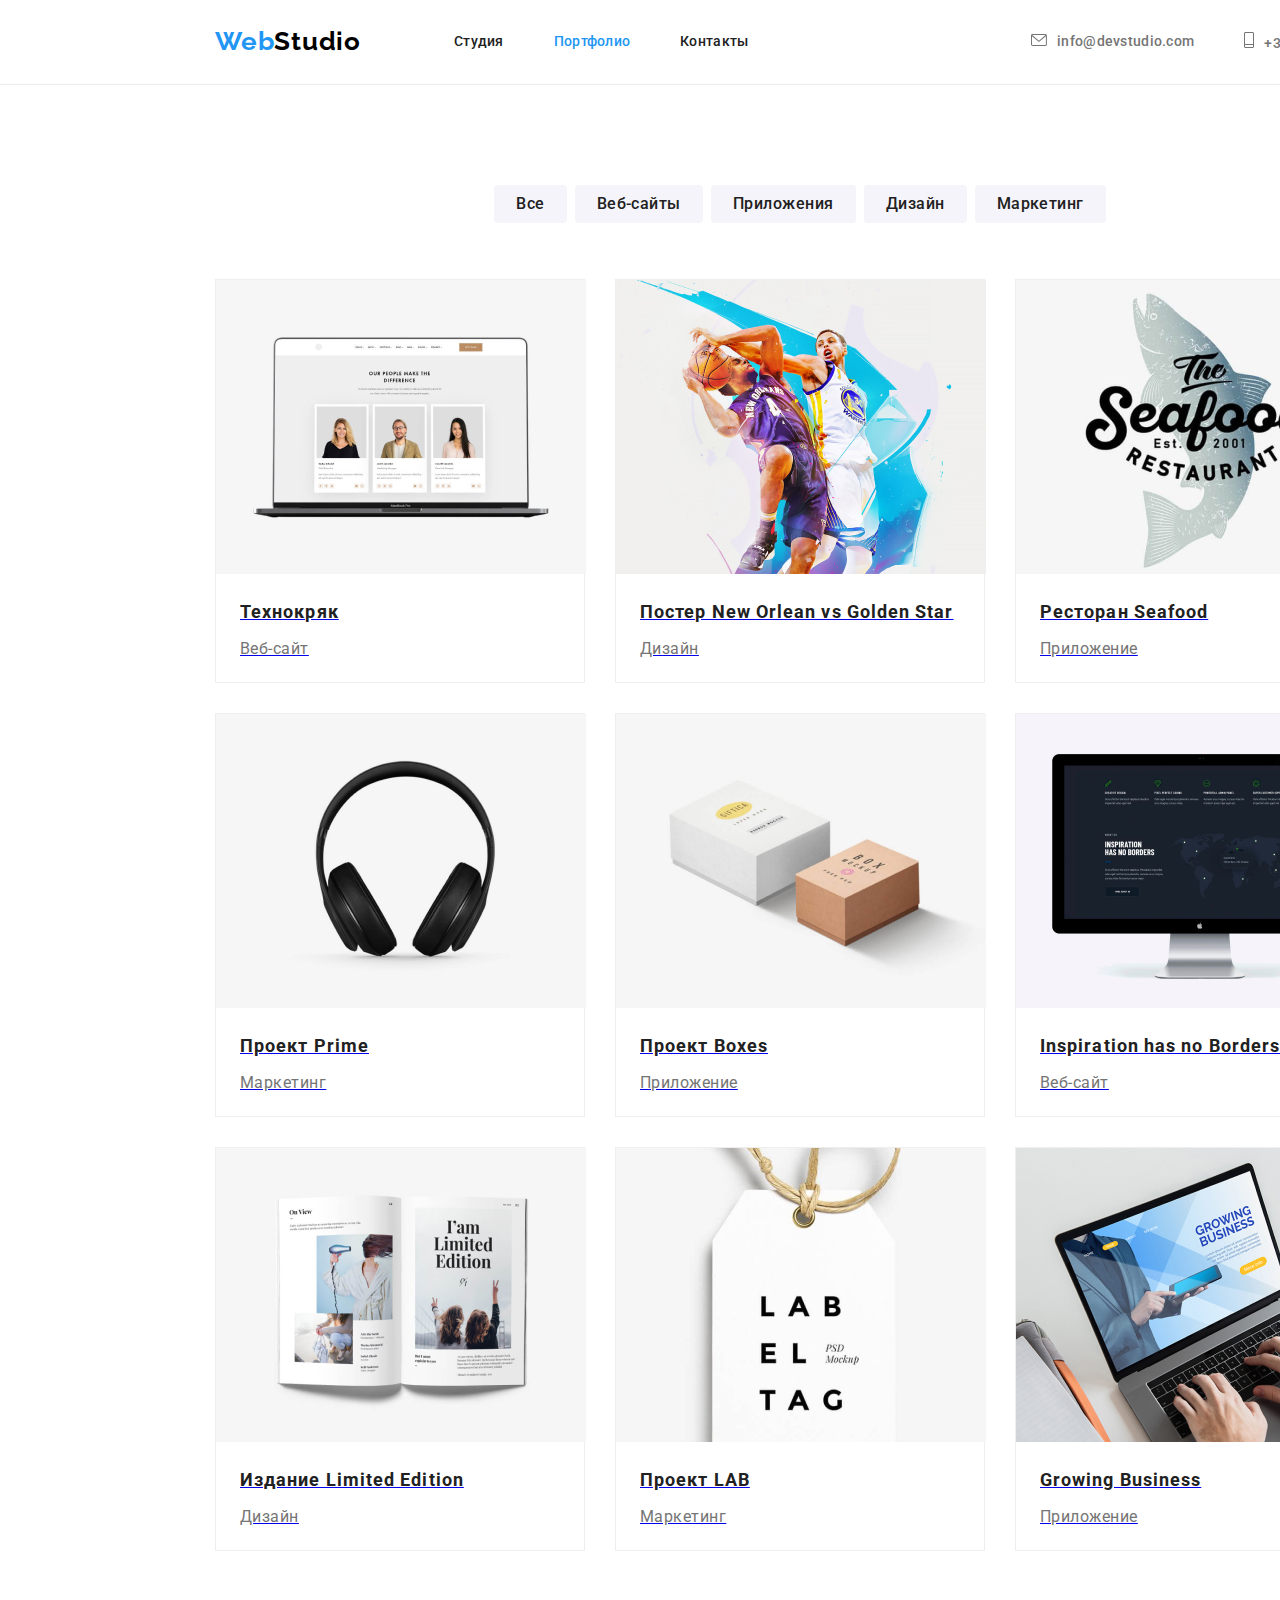
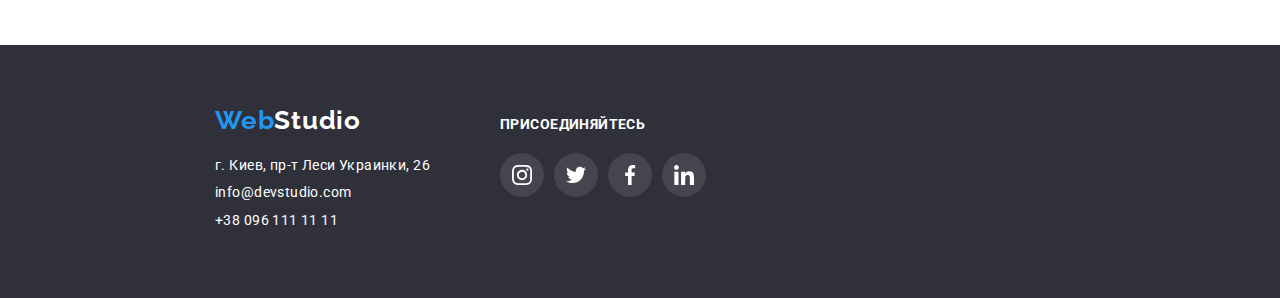
==== portfolio.html @ a13732ce "Сохраняет ДЗ 4" ====
<!DOCTYPE html>
<html lang="ru">
<head>
    <meta charset="UTF-8">
    <meta name="viewport" content="width=device-width, initial-scale=1.0">
    <title>Portfolio</title>
    <link rel="stylesheet" href="https://cdnjs.cloudflare.com/ajax/libs/modern-normalize/1.0.0/modern-normalize.min.css">
    <link rel="preconnect" href="https://fonts.gstatic.com">
    <link href="https://fonts.googleapis.com/css2?family=Raleway&family=Roboto:wght@400;500;700;900&display=swap"
        rel="stylesheet">
    <link rel="stylesheet" href="./css/styles.css">
    
</head>
<body>
    <!--HEADER-->
    <header class="header border">
        <div class="nav container">
        <nav class="navigation">
            <a class="link" href="./index.html" lang="en">Web<span class="black">Studio</span></a>
            <ul class="navigation-list">
                <li class="navigation-list-item"><a class="navigation-list-link" href="./index.html">Студия</a></li>
                <li class="navigation-list-item"><a class="navigation-list-link current" href="./portfolio.html">Портфолио</a>
                </li>
                <li class="navigation-list-item"><a class="navigation-list-link" href="">Контакты</a></li>
            </ul>
        </nav>
        <address class="heder-address">
            <ul class="heder-address-list">
                <li class="heder-address-list-item"><a class="header-email"
                        href="mailto:info@devstudio.com"><svg class="header-svg" width="16px" height="12px"><use href="./images/sprite.svg#icon-envelope"></use></svg>info@devstudio.com</a></li>
                <li class="heder-address-list-item"><a class="header-tell" href="tel:+380961111111"><svg class="header-svg" width="10px" height="16px">
                    <use href="./images/sprite.svg#icon-mobile"></use>
                </svg>+38 096 111 11 11</a>
                </li>
            </ul>
        </address>
        </div>
    </header>
        
        <!-- MAINE -->
        <main class="potfolio">
                <h1 class="visually-hidden">Наши услуги</h1>
        <section class="examples-project">
            <div class="container">
            <ul class="services-menu-list">
                <li class="services-menu-list-item"><button class="menu-btn" type="button">Все</button></li>
                <li class="services-menu-list-item"><button class="menu-btn" type="button">Веб-сайты</button></li>
                <li class="services-menu-list-item"><button class="menu-btn" type="button">Приложения</button></li>
                <li class="services-menu-list-item"><button class="menu-btn" type="button">Дизайн</button></li>
                <li class="services-menu-list-item"><button class="menu-btn" type="button">Маркетинг</button></li>
            </ul>
         
            <ul class="examples-project-list">
            <li class="examples-project-list-item">
                <a href="#" class="card-link">
                    <img class="example-project-photo" src="./images/portfolio.img/technokryak.img" alt="Технокряк" width="370"
                    height="294" title="Веб-сайт Технокряк">
                    <div class="project-box">
                        <h2 class="example-project-name">Технокряк</h2>
                        <p class="example-project-description">Веб-сайт</p>
                    </div>
                </a>
            </li>
            <li class="examples-project-list-item">
                <a href="#" class="card-link">
                    <img class="example-project-photo" src="./images/portfolio.img/nba.img" alt="Постер New Orlean vs Golden Star </span> "
                    width="370" height="294" title="Постер">
                    <div class="project-box">
                        <h2 class="example-project-name">Постер New Orlean vs Golden Star</h2>
                        <p class="example-project-description">Дизайн</p>
                    </div>
                </a>
            </li>
            <li class="examples-project-list-item">
                <a href="#" class="card-link">
                    <img class="example-project-photo" src="./images/portfolio.img/seafood-restaurant.img" alt="Ресторан" width="370"
                    height="294" title="Ресторан Seafood">
                    <div class="project-box">
                        <h2 class="example-project-name">Ресторан Seafood</h2>
                        <p class="example-project-description">Приложение</p>
                    </div>
                </a>
                </li>
            <li class="examples-project-list-item">
                <a href="#" class="card-link">
                    <img class="example-project-photo" src="./images/portfolio.img/headfphones.img" alt="Headfphones" width="370"
                    height="294" title="Проект Prime">
                <div class="project-box">
                    <h2 class="example-project-name">Проект Prime</h2>
                    <p class="example-project-description">Маркетинг</p>
                </div>
                </a>
            </li>
            <li class="examples-project-list-item">
                <a href="#" class="card-link">
                    <img  class="example-project-photo" src="./images/portfolio.img/boxes.img" alt="Boxes" width="370" height="294"
                    title="Проект Boxes">
                    <div class="project-box">
                        <h2 class="example-project-name">Проект Boxes</h2>
                        <p class="example-project-description">Приложение</p>
                    </div>
                </a>
            </li>
            <li class="examples-project-list-item">
                <a href="#" class="card-link">
                    <img class="example-project-photo" src="./images/portfolio.img/monitor.img" alt="Monitor" width="370" height="294"
                    title="Inspiration has no Borders">
                    <div class="project-box">
                        <h2 class="example-project-name">Inspiration has no Borders</h2>
                        <p class="example-project-description">Веб-сайт</p>
                    </div>
                </a>
            </li>
            <li class="examples-project-list-item">
                <a href="#" class="card-link">
                    <img class="example-project-photo" src="./images/portfolio.img/book.img" alt="Books" width="370" height="294"
                    title="Издание Limited Edition">
                    <div class="project-box">
                        <h2 class="example-project-name">Издание Limited Edition</h2>
                        <p class="example-project-description">Дизайн</p>
                    </div>
                </a>
            </li>
            <li class="examples-project-list-item">
                <a href="#" class="card-link">
                    <img class="example-project-photo" src="./images/portfolio.img/lab.img" alt="Lab" width="370" height="294"
                    title="Проект LAB">
                    <div class="project-box">
                        <h2 class="example-project-name">Проект LAB</h2>
                        <p class="example-project-description">Маркетинг</p>
                    </div>
                </a>                     
            </li>
            <li class="examples-project-list-item">
                <a href="#" class="card-link">
                    <img class="example-project-photo" src="./images/portfolio.img/notebook.img" alt="Notebook" width="370" height="294"
                    title="Growing Business">
                    <div class="project-box">
                        <h2 class="example-project-name">Growing Business</h2>
                        <p class="example-project-description">Приложение</p>
                    </div>  
                </a>                              
            </li>
        </ul>
        </div>
        </section>
        </main>
   <!-- FOTTER -->
   <footer class="footer">
    <div class="size">
    <div class="container">
        <div class="box">
            <div class="footer-box">
                <a class="link" href="./index.html" lang="en">Web<span class="white">Studio</span></a>
                <address class="footer-address">
                    <ul class="footer-address-list">
                        <li class="footer-address-item"><a class="map-position" href="https://goo.gl/maps/FptzqoiRf94p3BvG7"
                                target="_blank" rel="noopener noreferrer">г. Киев,
                                пр-т Леси Украинки, 26</a></li>
                        <li class="footer-address-item"><a class="footer-email"
                                href="mailto:info@devstudio.com">info@devstudio.com</a></li>
                        <li class="footer-address-item"><a class="footer-tell" href="tel:+380961111111">+38 096 111 11 11</a></li>
                    </ul>
                </address>
            </div>
            <div class="footer-network">
                <p class="footer-text">Присоединяйтесь</p>
                <ul class="fotter-network-list">
                    <li class="fotter-network-item"><a href="https://www.instagram.com/?hl=ru" class="footer-network-link"><svg
                                class="footer-logo">
                                <use href="./images/sprite.svg#icon-instagram"></use></svg></a></li>
                    <li class="fotter-network-item"><a href="https://twitter.com/?lang=ru" class="footer-network-link"><svg
                                class="footer-logo">
                                <use href="./images/sprite.svg#icon-twitter"></use></svg></a></li>
                    <li class="fotter-network-item"><a href="https://uk-ua.facebook.com" class="footer-network-link"><svg
                                class="footer-logo">
                                <use href="./images/sprite.svg#icon-facebook"></use></svg></a></li>
                    <li class="fotter-network-item"><a href="https://www.linkedin.com" class="footer-network-link"><svg
                                class="footer-logo">
                                <use href="./images/sprite.svg#icon-linkedin"></use></svg></a></li>
                </ul>
            </div>
        </div>
        </div>
    </div>
        </footer>
    </body>
</html>
---- css/styles.css ----
:root {
  --main-font: 'Roboto', sans-serif;
  --secondary-font: 'Raleway', sans-serif;
  --accent-color: #2196f3;
  --accent-color-menu-buttons: #ffffff;
}

h1,
h2,
h3,
h4,
h5,
h6 {
  margin: 0;
}
ul,
ol {
  margin: 0;
  padding: 0;
}
p {
  margin: 0;
}
img {
  display: block;
}
.container {
  width: 1200px;
  margin: 0 auto;
  padding-left: 15px;
  padding-right: 15px;
  align-items: center;

  justify-content: space-between;
  /* outline: 1px solid red; */
}

body {
  font-family: var(--main-font);
}
/* ========HEADER========= */
.header {
  width: 1600px;
  margin-left: auto;
  margin-right: auto;
  
  background-color: #ffffff;
}
.nav {
  display: flex;
  width: 1200px;
  padding-top: 12px;
  padding-bottom: 12px;
  padding-left: 15px;
  padding-right: 15px;
  margin: 0 auto;
  background-color: #ffffff;
}
.navigation {
  display: flex;
  align-items: center;
  /* outline: 1px solid red; */
}
.navigation-list {
  display: flex;
  /* outline: 1px solid green; */
}
.heder-address {
  display: flex;
}
.heder-address-list {
  display: flex;
  margin-left: auto;
}
.navigation-list-link,
.header-email,
.header-tell {
  display: block;
  padding-top: 20px;
  padding-bottom: 20px;
}

.heder-address {
  display: flex;
  margin-left: 0;
  /* outline: 1px solid blue; */
}
.heder-address-list {
  display: flex;
  align-items: center;
}



.navigation-list-item:not(:last-child) {
  margin-right: 50px;
}
.heder-address-list-item:not(:last-child) {
  margin-right: 50px;
}

.header .link {
  display: inline-block;
  padding-top: 12px;
  padding-bottom: 13px;
  margin-right: 93px;
  width: 146px;
  font-family: var(--secondary-font);
  font-style: normal;
  font-weight: 700;
  font-size: 26px;
  line-height: 1.19;
  letter-spacing: 0.03em;
  color: #2196f3;
  letter-spacing: 0.03em;
  text-decoration: none;
}
.black {
  color: black;
}

/* .header .link:hover,
.header .link:focus {
  text-decoration: underline;
} */

.navigation-list-link {
  font-weight: 500;
  padding-top: 20px;
  padding-bottom: 20px;
  font-size: 14px;
  line-height: 1.14;
  letter-spacing: 0.02em;
  color: #212121;
}
.navigation-list-link:hover,
.navigation-list-link:focus,
.header-email:hover,
.header-email:focus,
.header-tell:hover,
.header-tell:focus {
  color: var(--accent-color);
}
.navigation-list-item,
.heder-address-list-item,
.principles-list-item,
.team-list,
.footer-address-item {
  list-style-type: none;
}

.header-email,
.header-tell {
  font-weight: 500;
  font-size: 14px;
  line-height: 1.14;
  font-style: normal;
  letter-spacing: 0.02em;
  color: #757575;
  text-decoration: none;
}
.navigation .navigation-list-link,
.footer > .link {
  text-decoration: none;
}
.header-svg {
  margin-right: 10px;
  fill: currentColor;
}

.navigation-list .navigation-list-link.current {
  color:#2196f3;
}
/* ========================= MAINE============================= */
.original {
  /* width: 1600px; */
  margin-left: auto;
  margin-right: auto;
  background-color: #2f303a;
  border: 1px solid red;
}

.decision {
  width: 1600px;
  margin: 0 auto;
 
  background-color: #2f303a;
  background-image: linear-gradient(rgba(47, 48, 58, 0.4), rgba(47, 48, 58, 0.4)), url(../images/solutionoptim.jpg);
  background-size: cover;
  background-repeat: no-repeat;
  background-position: center;
  /* border: 1px solid red; */
}
 
.solutions {
  display: block;
  /* width: 696px; */
  padding-top: 200px;
  padding-bottom: 200px;
  margin: 0 auto;
  text-align: center;
 
}

.solutions-title {
  margin-bottom: 30px;
  font-weight: 900;
  font-size: 44px;
  line-height: 1.36;
  text-align: center;
  letter-spacing: 0.06em;
  text-transform: uppercase;
  color: #ffffff;
}

.btn {
  display: inline-block;
  padding-top: 200px;
  /* padding-bottom: 200px; */
  padding: 10px 32px;
  min-width: 200px;
  font-weight: 700;
  font-size: 16px;
  line-height: 1.87;
  text-align: center;
  letter-spacing: 0.06em;
  color: #ffffff;
  background: #2196f3;
  box-shadow: 0px 4px rgba(0, 0, 0, 0.15);
  border-radius: 4px;
  cursor: pointer;
}


.principles-work-background {
  background-color: #ffffff;
}
.principles {
  width: 1600px;
  margin-left: auto;
  margin-right: auto;
  padding-top: 94px;
  padding-bottom: 94px;
  background-color: #ffffff;
  /* border: 1px solid red; */
}
 
.principles-list {
  display: flex;
}

.principles-list-item {
  display: flex;
  flex-direction: column;
}

.principles-list-item:not(:last-child) {
  margin-right: 30px;
}

.principles,
.work {
  background-color: #ffffff;
}
.our-quality {
  display: flex;
  width: 1200px;
  padding-left: 15px;
  padding-right: 15px;
  margin: 0 auto;
  /* outline: 1px solid red; */
}

.principles-title {
  max-width: 270px;
  margin-bottom: 10px;
  font-weight: 700;
  font-size: 14px;
  line-height: 1.14;
  letter-spacing: 0.03em;
  text-transform: uppercase;
  color: #212121;
}

.principles-description {
  max-width: 270px;
  font-weight: 400;
  font-size: 14px;
  line-height: 1.71;
  letter-spacing: 0.03em;
  color: #757575;
}
.principles-svg {
  width: 270px;
  height: 120px;
  background: #f5f4fa;
  border-radius: 4px;
  margin-bottom: 30px;
}
.principlec-svg-icon {
  margin: 25px 100px;
}
.work {
  width: 1600px;
  margin-left: auto;
  margin-right: auto;
  padding-top: 94px;
  padding-bottom: 94px;
}
.types-jobs {
  width: 1200px;
  padding-left: 15px;
  padding-right: 15px;
  margin: 0 auto;
  /* outline: 1px solid red; */
}
.work-title {
  font-weight: 700;
  font-size: 36px;
  line-height: 1.16;
  text-align: center;
  letter-spacing: 0.03em;
  color: #212121;
}

.work-list {
  display: flex;
  list-style-type: none;
}
.work-title {
  margin-bottom: 50px;
}

.work-img:not(:last-child) {
  margin-right: 30px;
}
/* ====================================== */
.team-background {
  background-color: #f5f4fa;
}
.team {
  width: 1600px;
  padding-top: 94px;
  margin-left: auto;
  margin-right: auto;
  padding-bottom: 94px;
  background-color: #f5f4fa;
}
.team-title {
  margin-bottom: 50px;
  font-weight: 700;
  font-size: 36px;
  line-height: 1.16;
  text-align: center;
  letter-spacing: 0.03em;
  color: #212121;
}

.team-list {
  display: flex;
}
.team-list-item:not(:last-child) {
  margin-right: 30px;
}
.member-photo {
  margin-bottom: 30px;
}
.member-name {
  margin-bottom: 10px;
}

.team-list-item {
  background: #ffffff;
  box-shadow: 0px 1px 3px rgba(0, 0, 0, 0.12), 0px 1px 1px rgba(0, 0, 0, 0.14),
    0px 2px 1px rgba(0, 0, 0, 0.2);
  border-radius: 0px 0px 4px 4px;
}
.member-name {
  font-weight: 500;
  font-size: 16px;
  line-height: 1.18;
  text-align: center;
  letter-spacing: 0.03em;
  color: #212121;
}
.member-position {
  margin-bottom: 16px;
  font-weight: normal;
  font-size: 16px;
  line-height: 1.18;
  text-align: center;
  letter-spacing: 0.03em;
  color: #757575;
}
.team-network {
  display: flex;
  justify-content: center;
  list-style-type: none;
  /* margin-top: 16px; */
  margin-bottom: 32px;
}
.network-link {
  display: flex;
  justify-content: center;
  align-items: center;
  width: 44px;
  height: 44px;
  background-color: #ffffff;
  border-radius: 50%;
  cursor: pointer;
}
.network-link:hover .team-network-icon,
.network-link:focus .team-network-icon {
  fill: #ffffff;
 
}


.network-link:hover,
.network-link:focus {
  background-color: #2196f3;
  outline: none;
}
.team-network-icon {

}
.team-network-icon {
  width: 20px;
  height: 20px;
  fill: #afb1b8;
}
.team-network-item:not(:last-child) {
  margin-right: 10px;
}
/* =========================== */
.clients-background {
  background-color: #ffffff;
}
.clients {
  width: 1600px;
  margin-left: auto;
  margin-right: auto;
  padding-top: 94px;
  padding-bottom: 94px;
  background-color: #ffffff;
}
.clients-list {
  display: flex;
  list-style-type: none;
  margin-top: 50px;
  
}
.client-name {
  text-align: center;
  font-style: normal;
  font-weight: bold;
  font-size: 36px;
  line-height: 1.16;
  letter-spacing: 0.03em;
  color: #212121;
}
.clients-logo {
  fill: #afb1b8;
  margin: 0;
}
.clients-link {
  display: flex;
  justify-content: center;
  align-items: center;
  width: 170px;
  height: 90px;
  background-color: #ffffff;
  border: 1px solid #afb1b8;
  border-radius: 4px;
  outline-color: #2196f3;
  
}
.clients-link:hover .clients-logo,
.clients-link:focus .clients-logo {
  fill: #2196f3;
  
  
} 
.clients-link:hover, 
.clients-link:focus {
  border: 1px solid #2196f3;
  border-radius: 4px;
  
 
  
} 
.clients-item:not(:last-child) {
  margin-right: 30px;
}
/* =========FOOTER=========== */
.footer {
   /* width: 1600px; */
  margin-left: auto;
  margin-right: auto;
  background-color: #2f303a;
}
.size {
  width: 1600px;
  margin-left: auto;
  margin-right: auto;
  padding-top: 60px;
  padding-bottom: 60px;
}
.footer .link {
  display: inline-block;
  width: 146px;
  margin-bottom: 20px;
  font-family: var(--secondary-font);
  font-style: normal;
  font-weight: 700;
  font-size: 26px;
  line-height: 1.19;
  letter-spacing: 0.03em;
  color: #2196f3;
  letter-spacing: 0.03em;
  text-decoration: none;
}
.white {
  color: white;
}
/* .footer .link:hover,
.footer .link:focus {
  text-decoration: underline;
} */
.footer-address-item a {
  font-weight: 400;
  font-size: 14px;
  line-height: 1.71px;
  /* or 171% */
  font-style: normal;
  letter-spacing: 0.03em;
  color: #ffffff;
  text-decoration: none;
}
.footer-email,
.footer-tell {
  font-weight: normal;
  font-size: 14px;
  line-height: 1.71;
  font-style: normal;
  letter-spacing: 0.03em;
  color: rgba(255, 255, 255, 0.6);
  text-decoration: none;
}

.footer-address-item,
.footer-email-item {
  margin-bottom: 9px;
  list-style-type: none;
}
.footer-email-item,
.footer-tell-item {
  list-style-type: none;
}
.box {
  display: flex;
  align-items: top;
  /* padding-top: 60px;
  padding-bottom: 60px; */
}
.footer-network {
  margin-top: 12px;
  margin-left: 70px;
  width: 206px;
}

  

.footer-text {
  margin-bottom: 20px;
  font-style: normal;
  font-weight: bold;
  font-size: 14px;
  line-height: 1.14;
  letter-spacing: 0.03em;
  text-transform: uppercase;
  color: #ffffff;
}
.fotter-network-list {
  display: flex;
  list-style-type: none;
  justify-content: center;
  align-items: center;
  border-radius: 50%;
  cursor: pointer;
}
.footer-network-link {
  display: flex;
  justify-content: center;
  align-items: center;
  width: 44px;
  height: 44px;
  background-color: rgba(255, 255, 255, 0.1);
  border-radius: 50%;
  cursor: pointer;
}
.footer-network-link:hover,
.footer-network-link:focus {
  background-color: #2196f3;
  outline: none;
}
.footer-logo {
  fill: #ffffff;
}
.fotter-network-item:not(:last-child) {
  margin-right: 10px;
}
.footer-logo {
  width: 20px;
  height: 20px;
}

/* ==========PORTFOLIO===(Стили Header and footer  уже заданы выше)=============== */
.border {
  border-bottom: 1px solid #ECECEC;
}

.potfolio {
  /* width: 1600px; */
  margin-left: auto;
  margin-right: auto;
  background-color: FFFFFF;
}
.services-menu-list {
  display: flex;
  justify-content: center;
  padding-bottom: 56px;
}
.menu-btn {
  font-style: normal;
  font-weight: 500;
  font-size: 16px;
  line-height: 1.62;
  text-align: center;
  letter-spacing: 0.03em;
  color: #212121;
  background-color: #f5f4fa;
  border-radius: 4px;
  padding: 6px 22px;
  border-style: none;
}

.menu-btn:hover,
.menu-btn:focus {
  color: var(--accent-color-menu-buttons);
  background: var(--accent-color);
  box-shadow: 0px 3px 1px rgba(0, 0, 0, 0.1), 0px 1px 2px rgba(0, 0, 0, 0.08),
    0px 2px 2px rgba(0, 0, 0, 0.12);
  border-radius: 4px;
  outline: none;
}
.services-menu-list-item {
  list-style-type: none;
}
.services-menu-list-item:not(:last-child) {
  margin-right: 8px;
}
.visually-hidden {
  position: absolute;
  width: 1px;
  height: 1px;
  margin: -1px;
  border: 0;
  padding: 0;
  white-space: nowrap;
  clip-path: inset(100%);
  clip: rect(0 0 0 0);
  overflow: hidden;
}
.examples-project {
  width: 1600px;
  margin: 0 auto;
  padding-top: 100px;
  padding-bottom: 94px;
  align-items: center;
  justify-content: space-between;
}
.examples-project-list {
  display: flex;
  margin: 0 auto;
  flex-wrap: wrap;
  }
.example-project-name {
  width: 322px;
  height: 36px;
  margin-left: 24px;
  margin-right: 24px;
  font-style: normal;
  font-weight: 700;
  font-size: 18px;
  line-height: 2;
  letter-spacing: 0.06em;
  color: #212121;
  margin-top: 20px;
}

.example-project-description {
  width: 322px;
  height: 30px;
  margin-left: 24px;
  margin-right: 24px;
  font-style: normal;
  font-weight: 400;
  font-size: 16px;
  line-height: 1.87;
  letter-spacing: 0.03em;
  color: #757575;
  margin-top: 4px;
}
.examples-project-list-item {
  display: block;
  width: 370px;
  height: 404px;
  list-style-type: none;
  margin-right: 30px;
  margin-bottom: 30px;
  background: #ffffff;
  border: 1px solid #eeeeee;
  box-sizing: border-box;
 }

.card-link {
  display: block;
  width: 370px;
  height: 404px;
  outline: none;
  
}
.card-link:hover,
.card-link:focus {
  box-shadow: 0px 1px 1px rgba(0, 0, 0, 0.12), 0px 4px 4px rgba(0, 0, 0, 0.06), 1px 4px 6px rgba(0, 0, 0, 0.16);
}
.examples-project-list-item:nth-child(3n + 3) {
  margin-right: 0px;
}

.examples-project-list-item:nth-last-child(-n + 3) {
  margin-bottom: 0px;
}
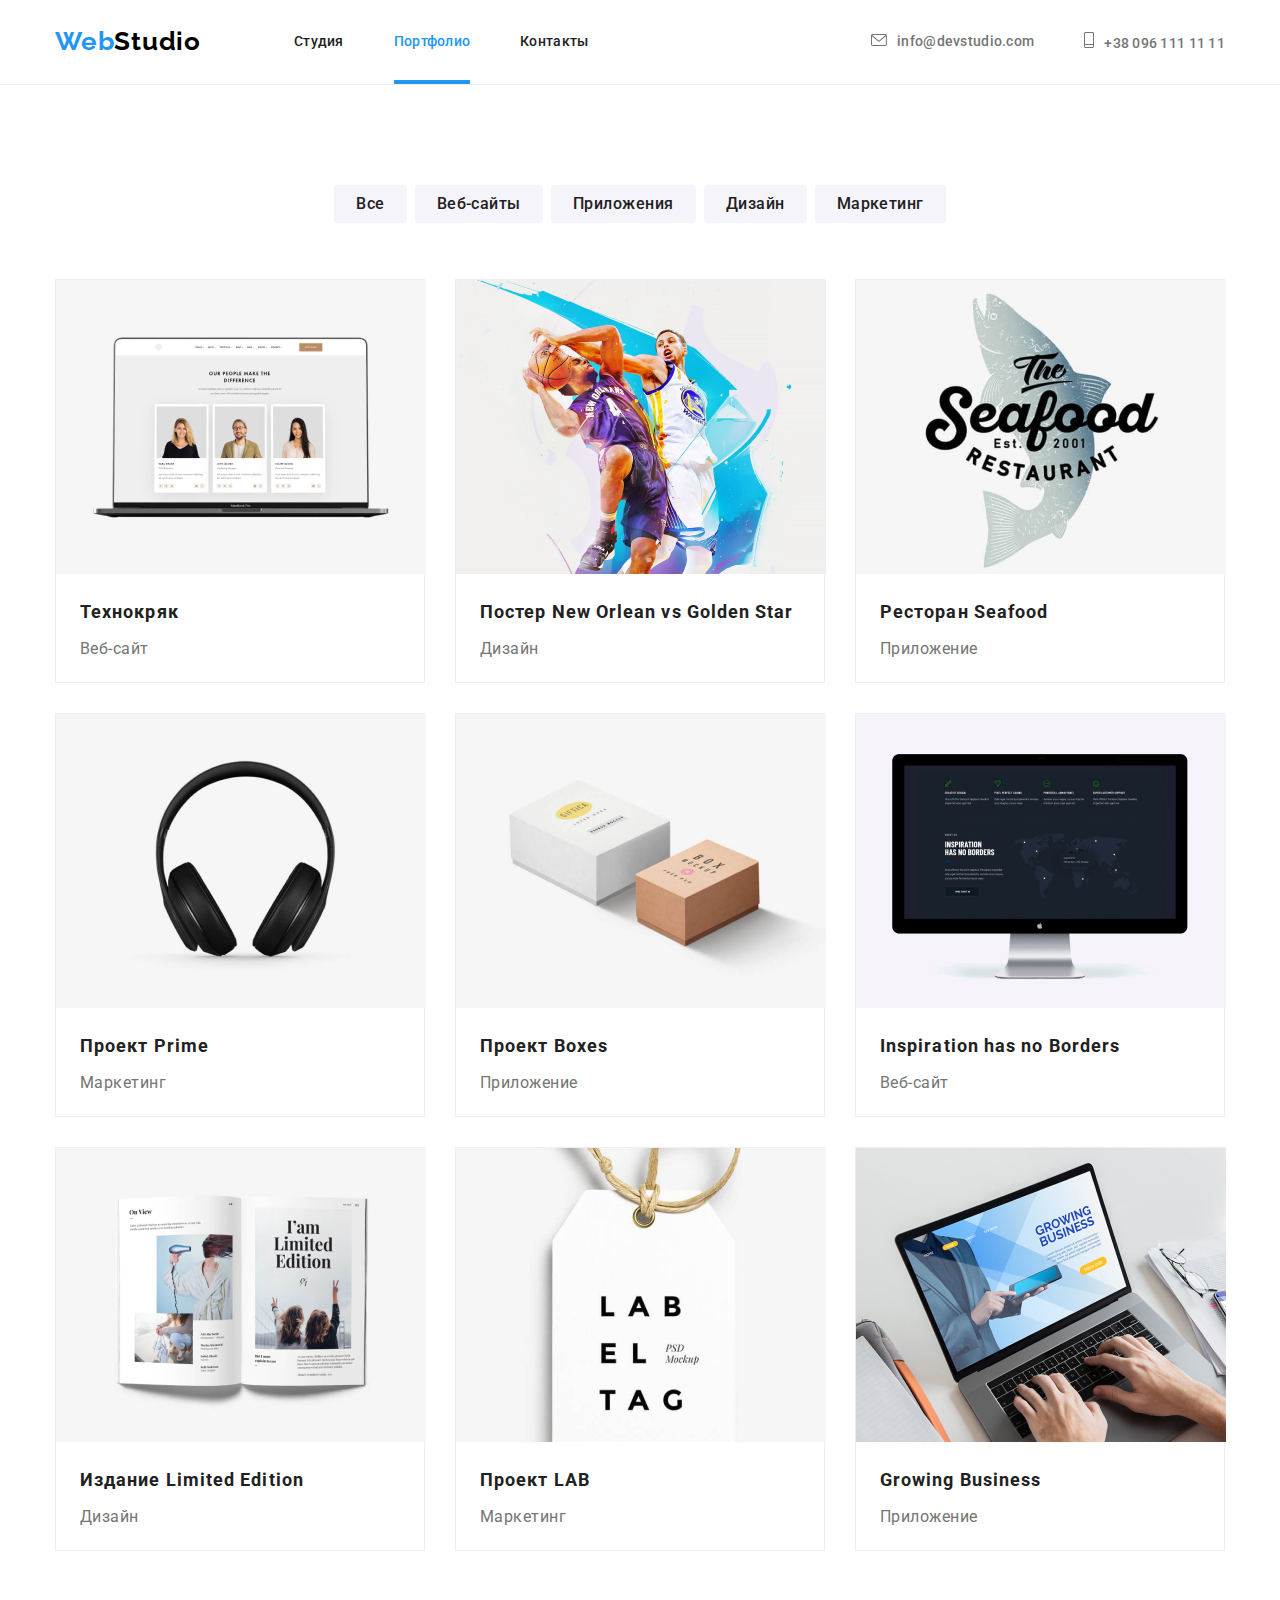
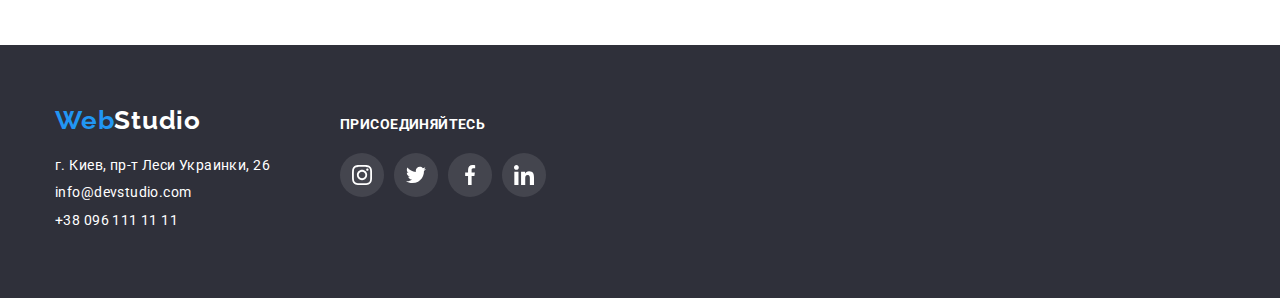
==== commit 79223e1c: "Сохраняет ДЗ №4 и №5" ====
--- a/portfolio.html
+++ b/portfolio.html
@@ -8,6 +8,7 @@
     <link rel="preconnect" href="https://fonts.gstatic.com">
     <link href="https://fonts.googleapis.com/css2?family=Raleway&family=Roboto:wght@400;500;700;900&display=swap"
         rel="stylesheet">
+        <link rel="stylesheet" href="https://cdnjs.cloudflare.com/ajax/libs/animate.css/4.1.1/animate.min.css"/>
     <link rel="stylesheet" href="./css/styles.css">
     
 </head>
@@ -53,8 +54,11 @@
             <ul class="examples-project-list">
             <li class="examples-project-list-item">
                 <a href="#" class="card-link">
-                    <img class="example-project-photo" src="./images/portfolio.img/technokryak.img" alt="Технокряк" width="370"
+                    <div class="card-overlay">
+                        <img class="example-project-photo" src="./images/portfolio.img/technokryak.img" alt="Технокряк" width="370"
                     height="294" title="Веб-сайт Технокряк">
+                    <p class="text-overlay">Технокряк это современная площадка распространения короновируса. Компании используют эту платформу для цифрового шпионажа и атак на защищенные сервера конкурентов</p>
+                    </div>
                     <div class="project-box">
                         <h2 class="example-project-name">Технокряк</h2>
                         <p class="example-project-description">Веб-сайт</p>
@@ -63,8 +67,11 @@
             </li>
             <li class="examples-project-list-item">
                 <a href="#" class="card-link">
-                    <img class="example-project-photo" src="./images/portfolio.img/nba.img" alt="Постер New Orlean vs Golden Star </span> "
+                    <div class="card-overlay">
+                        <img class="example-project-photo" src="./images/portfolio.img/nba.img" alt="Постер New Orlean vs Golden Star </span> "
                     width="370" height="294" title="Постер">
+                        <p class="text-overlay">Технокряк это современная площадка распространения короновируса. Компании используют эту платформу для цифрового шпионажа и атак на защищенные сервера конкурентов</p>
+                    </div>
                     <div class="project-box">
                         <h2 class="example-project-name">Постер New Orlean vs Golden Star</h2>
                         <p class="example-project-description">Дизайн</p>
@@ -73,8 +80,11 @@
             </li>
             <li class="examples-project-list-item">
                 <a href="#" class="card-link">
-                    <img class="example-project-photo" src="./images/portfolio.img/seafood-restaurant.img" alt="Ресторан" width="370"
+                    <div class="card-overlay">
+                        <img class="example-project-photo" src="./images/portfolio.img/seafood-restaurant.img" alt="Ресторан" width="370"
                     height="294" title="Ресторан Seafood">
+                    <p class="text-overlay">Технокряк это современная площадка распространения короновируса. Компании используют эту платформу для цифрового шпионажа и атак на защищенные сервера конкурентов</p>
+                    </div>
                     <div class="project-box">
                         <h2 class="example-project-name">Ресторан Seafood</h2>
                         <p class="example-project-description">Приложение</p>
@@ -83,9 +93,12 @@
                 </li>
             <li class="examples-project-list-item">
                 <a href="#" class="card-link">
-                    <img class="example-project-photo" src="./images/portfolio.img/headfphones.img" alt="Headfphones" width="370"
+                    <div class="card-overlay">
+                        <img class="example-project-photo" src="./images/portfolio.img/headfphones.img" alt="Headfphones" width="370"
                     height="294" title="Проект Prime">
-                <div class="project-box">
+                    <p class="text-overlay">Технокряк это современная площадка распространения короновируса. Компании используют эту платформу для цифрового шпионажа и атак на защищенные сервера конкурентов</p>
+                    </div>
+                    <div class="project-box">
                     <h2 class="example-project-name">Проект Prime</h2>
                     <p class="example-project-description">Маркетинг</p>
                 </div>
@@ -93,8 +106,11 @@
             </li>
             <li class="examples-project-list-item">
                 <a href="#" class="card-link">
-                    <img  class="example-project-photo" src="./images/portfolio.img/boxes.img" alt="Boxes" width="370" height="294"
+                    <div class="card-overlay">
+                        <img  class="example-project-photo" src="./images/portfolio.img/boxes.img" alt="Boxes" width="370" height="294"
                     title="Проект Boxes">
+                    <p class="text-overlay">Технокряк это современная площадка распространения короновируса. Компании используют эту платформу для цифрового шпионажа и атак на защищенные сервера конкурентов</p>
+                    </div>
                     <div class="project-box">
                         <h2 class="example-project-name">Проект Boxes</h2>
                         <p class="example-project-description">Приложение</p>
@@ -103,8 +119,11 @@
             </li>
             <li class="examples-project-list-item">
                 <a href="#" class="card-link">
-                    <img class="example-project-photo" src="./images/portfolio.img/monitor.img" alt="Monitor" width="370" height="294"
+                    <div class="card-overlay">
+                        <img class="example-project-photo" src="./images/portfolio.img/monitor.img" alt="Monitor" width="370" height="294"
                     title="Inspiration has no Borders">
+                    <p class="text-overlay">Технокряк это современная площадка распространения короновируса. Компании используют эту платформу для цифрового шпионажа и атак на защищенные сервера конкурентов</p>
+                    </div>
                     <div class="project-box">
                         <h2 class="example-project-name">Inspiration has no Borders</h2>
                         <p class="example-project-description">Веб-сайт</p>
@@ -113,8 +132,11 @@
             </li>
             <li class="examples-project-list-item">
                 <a href="#" class="card-link">
-                    <img class="example-project-photo" src="./images/portfolio.img/book.img" alt="Books" width="370" height="294"
+                    <div class="card-overlay">
+                        <img class="example-project-photo" src="./images/portfolio.img/book.img" alt="Books" width="370" height="294"
                     title="Издание Limited Edition">
+                    <p class="text-overlay">Технокряк это современная площадка распространения короновируса. Компании используют эту платформу для цифрового шпионажа и атак на защищенные сервера конкурентов</p>
+                    </div>
                     <div class="project-box">
                         <h2 class="example-project-name">Издание Limited Edition</h2>
                         <p class="example-project-description">Дизайн</p>
@@ -123,8 +145,11 @@
             </li>
             <li class="examples-project-list-item">
                 <a href="#" class="card-link">
-                    <img class="example-project-photo" src="./images/portfolio.img/lab.img" alt="Lab" width="370" height="294"
+                    <div class="card-overlay">
+                        <img class="example-project-photo" src="./images/portfolio.img/lab.img" alt="Lab" width="370" height="294"
                     title="Проект LAB">
+                    <p class="text-overlay">Технокряк это современная площадка распространения короновируса. Компании используют эту платформу для цифрового шпионажа и атак на защищенные сервера конкурентов</p>
+                    </div>
                     <div class="project-box">
                         <h2 class="example-project-name">Проект LAB</h2>
                         <p class="example-project-description">Маркетинг</p>
@@ -133,8 +158,11 @@
             </li>
             <li class="examples-project-list-item">
                 <a href="#" class="card-link">
-                    <img class="example-project-photo" src="./images/portfolio.img/notebook.img" alt="Notebook" width="370" height="294"
+                    <div class="card-overlay">
+                        <img class="example-project-photo" src="./images/portfolio.img/notebook.img" alt="Notebook" width="370" height="294"
                     title="Growing Business">
+                    <p class="text-overlay">Технокряк это современная площадка распространения короновируса. Компании используют эту платформу для цифрового шпионажа и атак на защищенные сервера конкурентов</p>
+                    </div>
                     <div class="project-box">
                         <h2 class="example-project-name">Growing Business</h2>
                         <p class="example-project-description">Приложение</p>
--- a/css/styles.css
+++ b/css/styles.css
@@ -3,6 +3,7 @@
   --secondary-font: 'Raleway', sans-serif;
   --accent-color: #2196f3;
   --accent-color-menu-buttons: #ffffff;
+  --time-function: cubic-bezier(0.4, 0, 0.2, 1);
 }
 
 h1,
@@ -40,18 +41,20 @@
 }
 /* ========HEADER========= */
 .header {
-  width: 1600px;
+  
   margin-left: auto;
   margin-right: auto;
+  /* padding-top: 12px;
+  padding-bottom: 12px; */
   
   background-color: #ffffff;
 }
 .nav {
   display: flex;
-  width: 1200px;
-  padding-top: 12px;
-  padding-bottom: 12px;
-  padding-left: 15px;
+  width: 1200px; 
+  padding-top: 12px; 
+  padding-bottom: 12px; 
+  padding-left: 15px; 
   padding-right: 15px;
   margin: 0 auto;
   background-color: #ffffff;
@@ -125,6 +128,7 @@
 } */
 
 .navigation-list-link {
+  position: relative;
   font-weight: 500;
   padding-top: 20px;
   padding-bottom: 20px;
@@ -132,7 +136,8 @@
   line-height: 1.14;
   letter-spacing: 0.02em;
   color: #212121;
-}
+  transition: 250ms var(--time-function);
+  }
 .navigation-list-link:hover,
 .navigation-list-link:focus,
 .header-email:hover,
@@ -140,7 +145,38 @@
 .header-tell:hover,
 .header-tell:focus {
   color: var(--accent-color);
-}
+ 
+}
+
+.navigation-list-link::after {
+  display: block;
+  content: '';
+  position: absolute;
+  width: 100%;
+  height: 4px;
+  background-color: #2196f3;
+  left: 0;
+  bottom: -14px;
+  /* opacity: 0; */
+  transform: scaleX(0);
+  transition: transform 250ms cubic-bezier(0.4, 0, 0.2, 1);
+  
+  
+}
+.navigation-list-link:hover::after {
+  /* opacity: 1; */
+  transform: scaleX(1); 
+  transform-origin: left;
+  
+}
+.navigation-list-link.current::after {
+  /* opacity: 1; */
+  transform: scaleX(1);
+}
+
+
+
+
 .navigation-list-item,
 .heder-address-list-item,
 .principles-list-item,
@@ -158,6 +194,7 @@
   letter-spacing: 0.02em;
   color: #757575;
   text-decoration: none;
+  transition: 250ms var(--time-function);
 }
 .navigation .navigation-list-link,
 .footer > .link {
@@ -171,19 +208,20 @@
 .navigation-list .navigation-list-link.current {
   color:#2196f3;
 }
+
 /* ========================= MAINE============================= */
 .original {
-  /* width: 1600px; */
   margin-left: auto;
   margin-right: auto;
   background-color: #2f303a;
-  border: 1px solid red;
+  /* border: 1px solid red; */
 }
 
 .decision {
-  width: 1600px;
+  max-width: 1600px;
   margin: 0 auto;
- 
+  padding-top: 200px;
+  padding-bottom: 200px;
   background-color: #2f303a;
   background-image: linear-gradient(rgba(47, 48, 58, 0.4), rgba(47, 48, 58, 0.4)), url(../images/solutionoptim.jpg);
   background-size: cover;
@@ -194,13 +232,12 @@
  
 .solutions {
   display: block;
-  /* width: 696px; */
-  padding-top: 200px;
-  padding-bottom: 200px;
+  width: 100%;
+ 
   margin: 0 auto;
   text-align: center;
  
-}
+} 
 
 .solutions-title {
   margin-bottom: 30px;
@@ -229,14 +266,15 @@
   box-shadow: 0px 4px rgba(0, 0, 0, 0.15);
   border-radius: 4px;
   cursor: pointer;
-}
-
-
-.principles-work-background {
-  background-color: #ffffff;
-}
+
+  
+
+}
+
+
+
 .principles {
-  width: 1600px;
+  
   margin-left: auto;
   margin-right: auto;
   padding-top: 94px;
@@ -300,8 +338,9 @@
 .principlec-svg-icon {
   margin: 25px 100px;
 }
+/* =========================== */
 .work {
-  width: 1600px;
+ 
   margin-left: auto;
   margin-right: auto;
   padding-top: 94px;
@@ -334,12 +373,34 @@
 .work-img:not(:last-child) {
   margin-right: 30px;
 }
+.work-description {
+  position: absolute;
+  width: 370px;
+  padding-top: 27px;
+  padding-bottom: 27px;
+  left: 0;
+  bottom: 0;
+  /* margin-left: auto;
+  margin-right: auto; */
+  font-family: Roboto;
+  font-style: normal;
+  font-weight: bold;
+  font-size: 14px;
+  line-height: 1.14;
+  text-align: center;
+  letter-spacing: 0.03em;
+  text-transform: uppercase;
+  color: #ffffff;
+  background: rgba(47, 48, 58, 0.8);
+  
+}
+.work-thumb {
+  position: relative;
+}
 /* ====================================== */
-.team-background {
-  background-color: #f5f4fa;
-}
+
 .team {
-  width: 1600px;
+  
   padding-top: 94px;
   margin-left: auto;
   margin-right: auto;
@@ -408,10 +469,12 @@
   background-color: #ffffff;
   border-radius: 50%;
   cursor: pointer;
+  transition: 250ms var(--time-function);
 }
 .network-link:hover .team-network-icon,
 .network-link:focus .team-network-icon {
   fill: #ffffff;
+  
  
 }
 
@@ -421,23 +484,20 @@
   background-color: #2196f3;
   outline: none;
 }
-.team-network-icon {
-
-}
+
 .team-network-icon {
   width: 20px;
   height: 20px;
   fill: #afb1b8;
+  transition: 250ms var(--time-function);
 }
 .team-network-item:not(:last-child) {
   margin-right: 10px;
 }
 /* =========================== */
-.clients-background {
-  background-color: #ffffff;
-}
+
 .clients {
-  width: 1600px;
+  
   margin-left: auto;
   margin-right: auto;
   padding-top: 94px;
@@ -462,6 +522,7 @@
 .clients-logo {
   fill: #afb1b8;
   margin: 0;
+  transition: 250ms var(--time-function);
 }
 .clients-link {
   display: flex;
@@ -473,6 +534,7 @@
   border: 1px solid #afb1b8;
   border-radius: 4px;
   outline-color: #2196f3;
+  transition: 250ms var(--time-function);
   
 }
 .clients-link:hover .clients-logo,
@@ -494,18 +556,11 @@
 }
 /* =========FOOTER=========== */
 .footer {
-   /* width: 1600px; */
   margin-left: auto;
   margin-right: auto;
   background-color: #2f303a;
 }
-.size {
-  width: 1600px;
-  margin-left: auto;
-  margin-right: auto;
-  padding-top: 60px;
-  padding-bottom: 60px;
-}
+
 .footer .link {
   display: inline-block;
   width: 146px;
@@ -560,8 +615,8 @@
 .box {
   display: flex;
   align-items: top;
-  /* padding-top: 60px;
-  padding-bottom: 60px; */
+  padding-top: 60px;
+  padding-bottom: 60px;
 }
 .footer-network {
   margin-top: 12px;
@@ -598,22 +653,26 @@
   background-color: rgba(255, 255, 255, 0.1);
   border-radius: 50%;
   cursor: pointer;
+  transition: 250ms var(--time-function);
 }
 .footer-network-link:hover,
 .footer-network-link:focus {
   background-color: #2196f3;
   outline: none;
+  
 }
 .footer-logo {
   fill: #ffffff;
+  width: 20px;
+  height: 20px;
 }
 .fotter-network-item:not(:last-child) {
   margin-right: 10px;
 }
-.footer-logo {
-  width: 20px;
-  height: 20px;
-}
+/* .footer-logo {
+  
+  
+} */
 
 /* ==========PORTFOLIO===(Стили Header and footer  уже заданы выше)=============== */
 .border {
@@ -643,6 +702,9 @@
   border-radius: 4px;
   padding: 6px 22px;
   border-style: none;
+  transition: 250ms var(--time-function);
+
+ 
 }
 
 .menu-btn:hover,
@@ -673,7 +735,7 @@
   overflow: hidden;
 }
 .examples-project {
-  width: 1600px;
+  
   margin: 0 auto;
   padding-top: 100px;
   padding-bottom: 94px;
@@ -697,6 +759,7 @@
   letter-spacing: 0.06em;
   color: #212121;
   margin-top: 20px;
+  
 }
 
 .example-project-description {
@@ -729,6 +792,7 @@
   width: 370px;
   height: 404px;
   outline: none;
+  transition: 250ms var(--time-function);
   
 }
 .card-link:hover,
@@ -742,3 +806,99 @@
 .examples-project-list-item:nth-last-child(-n + 3) {
   margin-bottom: 0px;
 }
+.text-overlay {
+  position: absolute;
+  top: 0;
+  left: 0;
+  width: 322px;
+  height: 168px;
+  width: 100%;
+  height: 100%;
+  padding: 63px 24px;
+  background: rgba(33, 150, 243, 0.9);
+  font-family: Roboto;
+  font-style: normal;
+  font-weight: normal;
+  font-size: 18px;
+  line-height: 1.55;
+  /* or 156% */
+  letter-spacing: 0.03em;
+  color: #FFFFFF;
+  transform: translateY(101%);
+  transition: 250ms var(--time-function);
+}
+.card-overlay {
+  position: relative;
+  overflow: hidden;
+}
+.card-link:hover .text-overlay,
+.card-link:focus .text-overlay  {
+  transform: translateY(0%);
+}
+
+.card-link {
+  text-decoration: none;
+}
+/* =========BACKDROP================ */
+.backdrop {
+  position: fixed;
+  top: 0;
+  left: 0;
+  width: 100%;
+  height: 100%;
+  background-color: rgba(0, 0, 0, 0.2);
+  transition: all 500ms linear;
+}
+ 
+.backdrop.is-hidden .modal {
+  transform: translate(-50%, -50%) scale(0) rotate(0);
+  transition: transform 500ms linear 0ms;
+}
+
+.backdrop.is-hidden {
+  transition: all 500ms linear 500ms;
+ }
+.modal {
+  position: relative;
+  top: 50%;
+  left: 50%;
+  width: 528px;
+  min-height: 581px;
+  background-color: #ffffff;
+  transform: translate(-50%, -50%) scale(1) rotate(360deg);
+  transition: transform 500ms linear 500ms;
+  }
+
+
+.close-btn {
+  position: absolute;
+  display: flex;
+  justify-content: center;
+  align-items: center;
+  top: 8px;
+  right: 8px;
+  width: 30px;
+  height: 30px;
+  background: #FFFFFF;
+  border: 1px solid rgba(0, 0, 0, 0.1);
+  border-radius: 50%;
+  cursor: pointer;
+  }
+
+.icon-close-btn {
+   width: 11px;
+  height: 11px;
+  border: none;
+}
+
+.close-btn:focus {
+ outline: none;
+}
+
+.is-hidden {
+  opacity: 0;
+  visibility: hidden;
+  pointer-events: none; 
+}
+
+/* ==========END OF BACKDROP============= *